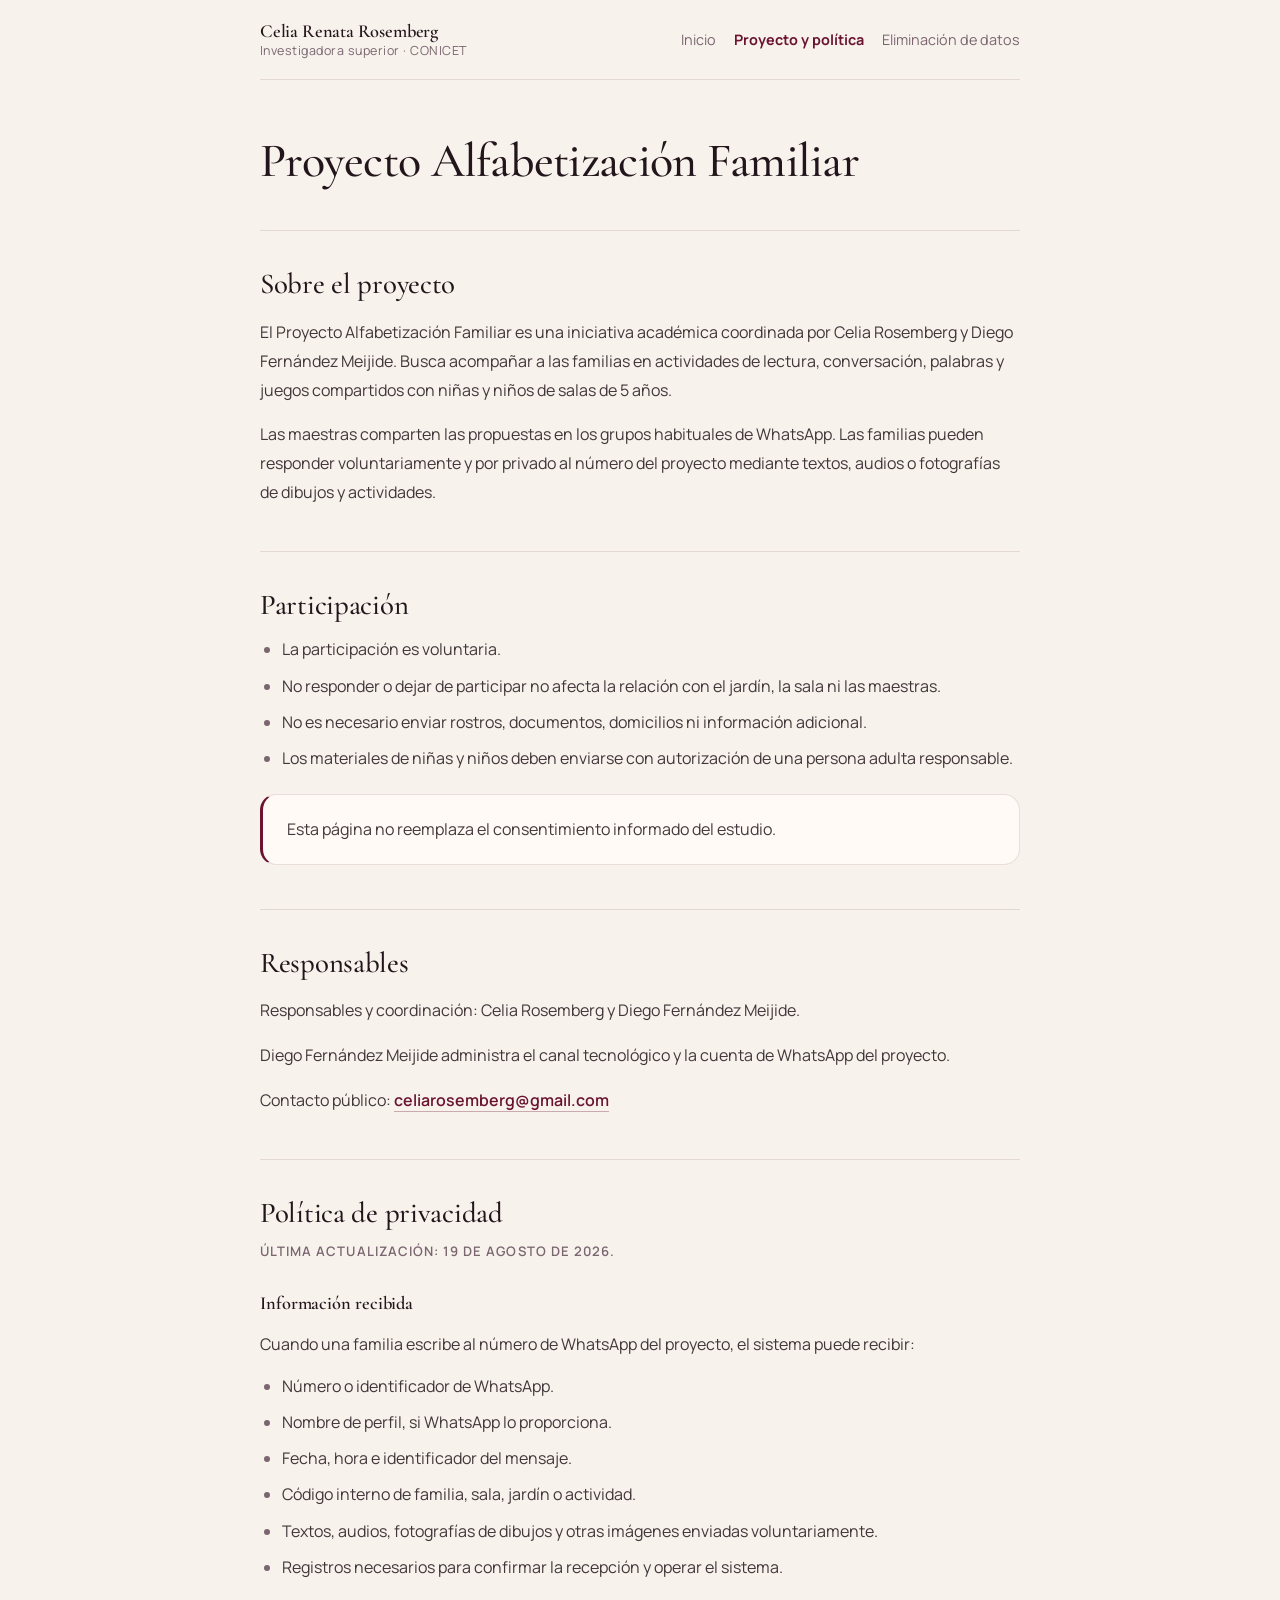
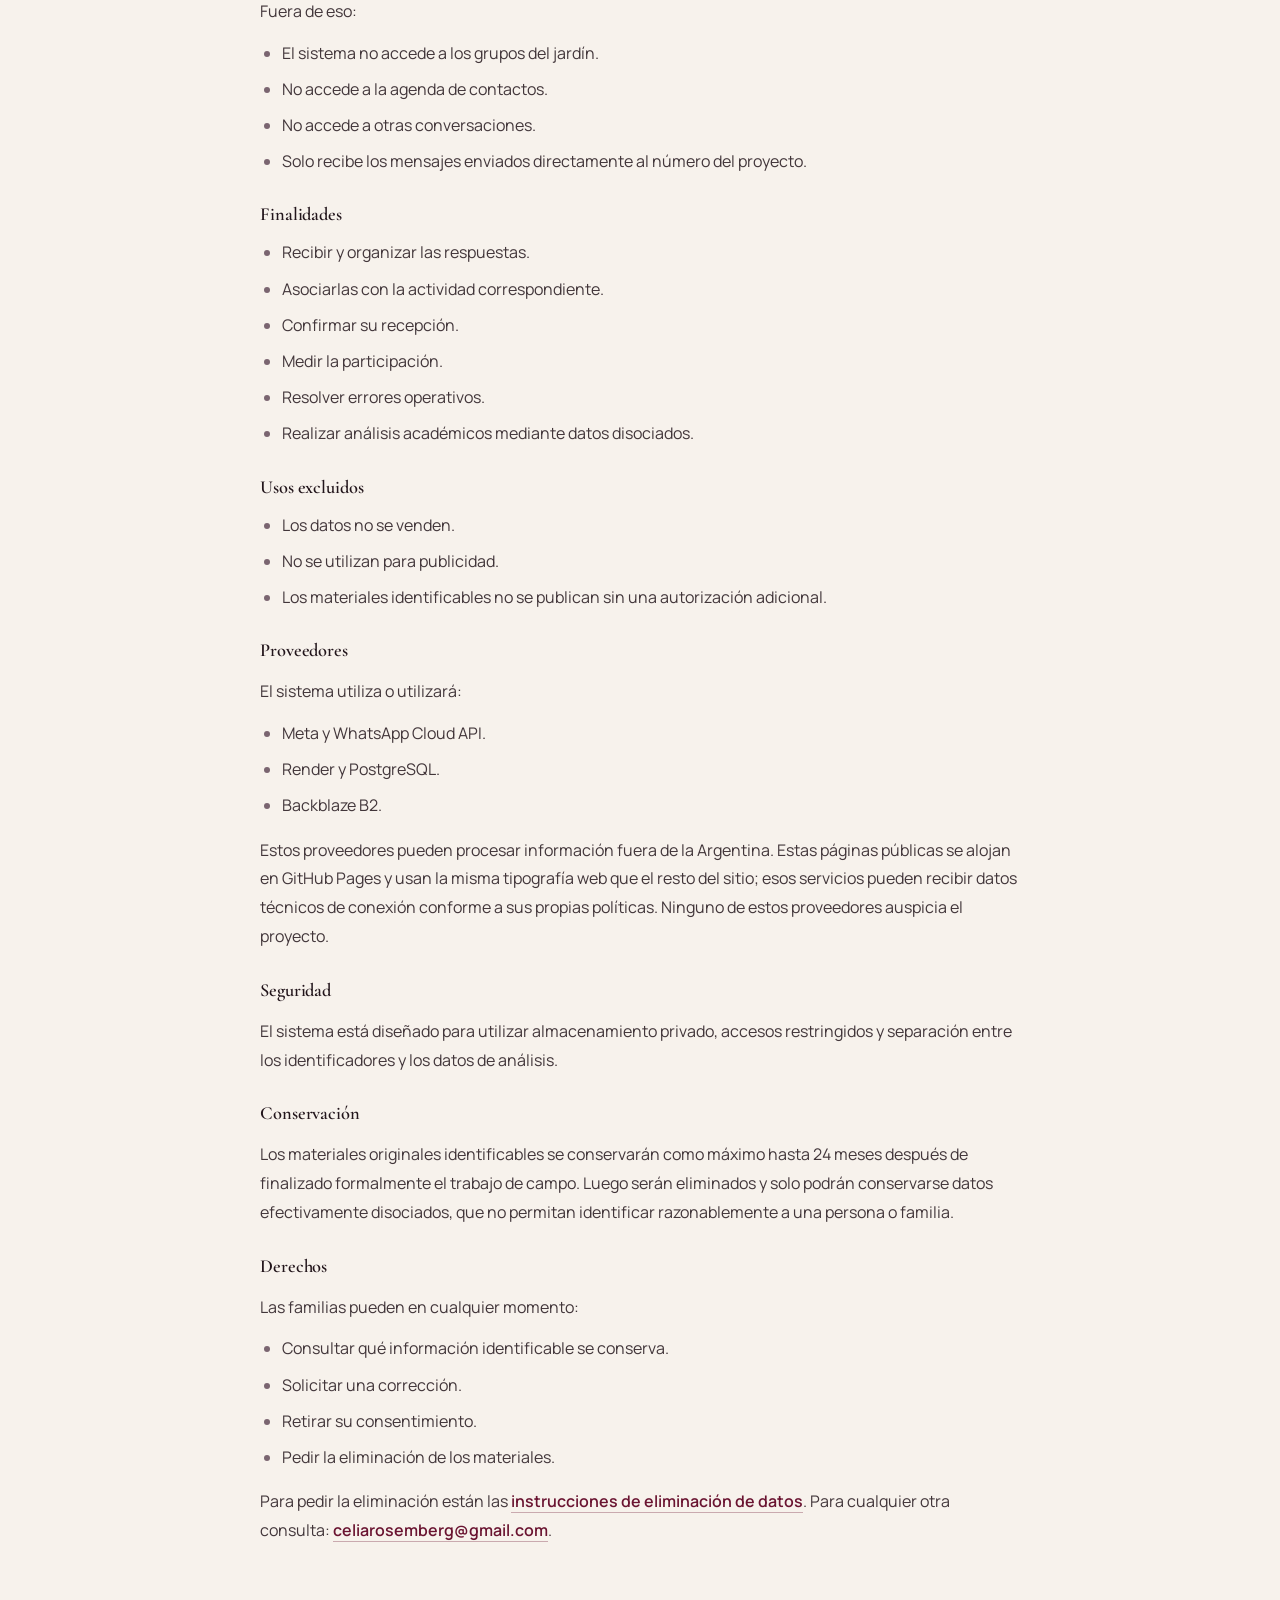
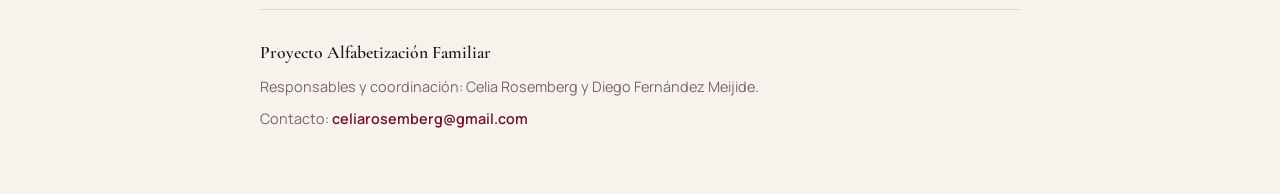
==== alfabetizacion-familiar/index.html @ 7d640545 "Add Proyecto Alfabetización Familiar pages Adds a project page that doubles as the privacy policy, p" ====
<!DOCTYPE html>
<html lang="es">
  <head>
    <meta charset="UTF-8" />
    <meta name="viewport" content="width=device-width, initial-scale=1.0" />
    <title>Proyecto Alfabetización Familiar — Política de privacidad</title>
    <meta
      name="description"
      content="Proyecto Alfabetización Familiar: iniciativa académica coordinada por Celia Rosemberg y Diego Fernández Meijide, y su política de privacidad."
    />
    <meta name="robots" content="index,follow" />
    <link rel="canonical" href="https://celia-rosemberg.github.io/alfabetizacion-familiar/" />
    <link rel="icon" type="image/svg+xml" href="../favicon.svg" />
    <link rel="preconnect" href="https://fonts.googleapis.com" />
    <link rel="preconnect" href="https://fonts.gstatic.com" crossorigin />
    <link
      href="https://fonts.googleapis.com/css2?family=Cormorant+Garamond:wght@500;600;700&family=Manrope:wght@400;500;600;700&display=swap"
      rel="stylesheet"
    />
    <link rel="stylesheet" href="./styles.css" />
  </head>
  <body>
    <a class="skip-link" href="#contenido">Saltar al contenido</a>

    <div class="shell">
      <header class="site-header">
        <a class="brand" href="../">
          <strong>Celia Renata Rosemberg</strong>
          <span>Investigadora superior · CONICET</span>
        </a>

        <nav class="site-nav" aria-label="Navegación del proyecto">
          <a href="../">Inicio</a>
          <a href="./" aria-current="page">Proyecto y política</a>
          <a href="./eliminacion/">Eliminación de datos</a>
        </nav>
      </header>

      <main id="contenido">
        <h1>Proyecto Alfabetización Familiar</h1>

        <section aria-labelledby="sobre-el-proyecto">
          <h2 id="sobre-el-proyecto">Sobre el proyecto</h2>
          <p>
            El Proyecto Alfabetización Familiar es una iniciativa académica
            coordinada por Celia Rosemberg y Diego Fernández Meijide. Busca
            acompañar a las familias en actividades de lectura, conversación,
            palabras y juegos compartidos con niñas y niños de salas de 5 años.
          </p>
          <p>
            Las maestras comparten las propuestas en los grupos habituales de
            WhatsApp. Las familias pueden responder voluntariamente y por
            privado al número del proyecto mediante textos, audios o fotografías
            de dibujos y actividades.
          </p>
        </section>

        <section aria-labelledby="participacion">
          <h2 id="participacion">Participación</h2>
          <ul>
            <li>La participación es voluntaria.</li>
            <li>
              No responder o dejar de participar no afecta la relación con el
              jardín, la sala ni las maestras.
            </li>
            <li>
              No es necesario enviar rostros, documentos, domicilios ni
              información adicional.
            </li>
            <li>
              Los materiales de niñas y niños deben enviarse con autorización de
              una persona adulta responsable.
            </li>
          </ul>
          <div class="note">
            <p>
              Esta página no reemplaza el consentimiento informado del estudio.
            </p>
          </div>
        </section>

        <section aria-labelledby="responsables">
          <h2 id="responsables">Responsables</h2>
          <p>
            Responsables y coordinación: Celia Rosemberg y Diego Fernández
            Meijide.
          </p>
          <p>
            Diego Fernández Meijide administra el canal tecnológico y la cuenta
            de WhatsApp del proyecto.
          </p>
          <p>
            Contacto público:
            <a href="mailto:celiarosemberg@gmail.com">celiarosemberg@gmail.com</a>
          </p>
        </section>

        <section aria-labelledby="politica">
          <h2 id="politica">Política de privacidad</h2>
          <p class="updated">Última actualización: 19 de agosto de 2026.</p>

          <h3>Información recibida</h3>
          <p>
            Cuando una familia escribe al número de WhatsApp del proyecto, el
            sistema puede recibir:
          </p>
          <ul>
            <li>Número o identificador de WhatsApp.</li>
            <li>Nombre de perfil, si WhatsApp lo proporciona.</li>
            <li>Fecha, hora e identificador del mensaje.</li>
            <li>Código interno de familia, sala, jardín o actividad.</li>
            <li>
              Textos, audios, fotografías de dibujos y otras imágenes enviadas
              voluntariamente.
            </li>
            <li>
              Registros necesarios para confirmar la recepción y operar el
              sistema.
            </li>
          </ul>

          <p>Fuera de eso:</p>
          <ul>
            <li>El sistema no accede a los grupos del jardín.</li>
            <li>No accede a la agenda de contactos.</li>
            <li>No accede a otras conversaciones.</li>
            <li>
              Solo recibe los mensajes enviados directamente al número del
              proyecto.
            </li>
          </ul>

          <h3>Finalidades</h3>
          <ul>
            <li>Recibir y organizar las respuestas.</li>
            <li>Asociarlas con la actividad correspondiente.</li>
            <li>Confirmar su recepción.</li>
            <li>Medir la participación.</li>
            <li>Resolver errores operativos.</li>
            <li>Realizar análisis académicos mediante datos disociados.</li>
          </ul>

          <h3>Usos excluidos</h3>
          <ul>
            <li>Los datos no se venden.</li>
            <li>No se utilizan para publicidad.</li>
            <li>
              Los materiales identificables no se publican sin una autorización
              adicional.
            </li>
          </ul>

          <h3>Proveedores</h3>
          <p>El sistema utiliza o utilizará:</p>
          <ul>
            <li>Meta y WhatsApp Cloud API.</li>
            <li>Render y PostgreSQL.</li>
            <li>Backblaze B2.</li>
          </ul>
          <p>
            Estos proveedores pueden procesar información fuera de la Argentina.
            Estas páginas públicas se alojan en GitHub Pages y usan la misma
            tipografía web que el resto del sitio; esos servicios pueden recibir
            datos técnicos de conexión conforme a sus propias políticas. Ninguno
            de estos proveedores auspicia el proyecto.
          </p>

          <h3>Seguridad</h3>
          <p>
            El sistema está diseñado para utilizar almacenamiento privado,
            accesos restringidos y separación entre los identificadores y los
            datos de análisis.
          </p>

          <h3>Conservación</h3>
          <p>
            Los materiales originales identificables se conservarán como máximo
            hasta 24 meses después de finalizado formalmente el trabajo de
            campo. Luego serán eliminados y solo podrán conservarse datos
            efectivamente disociados, que no permitan identificar razonablemente
            a una persona o familia.
          </p>

          <h3>Derechos</h3>
          <p>Las familias pueden en cualquier momento:</p>
          <ul>
            <li>Consultar qué información identificable se conserva.</li>
            <li>Solicitar una corrección.</li>
            <li>Retirar su consentimiento.</li>
            <li>Pedir la eliminación de los materiales.</li>
          </ul>
          <p>
            Para pedir la eliminación están las
            <a href="./eliminacion/">instrucciones de eliminación de datos</a>.
            Para cualquier otra consulta:
            <a href="mailto:celiarosemberg@gmail.com">celiarosemberg@gmail.com</a>.
          </p>
        </section>
      </main>

      <footer class="site-footer">
        <p>Proyecto Alfabetización Familiar</p>
        <p>Responsables y coordinación: Celia Rosemberg y Diego Fernández Meijide.</p>
        <p>
          Contacto:
          <a href="mailto:celiarosemberg@gmail.com">celiarosemberg@gmail.com</a>
        </p>
      </footer>
    </div>
  </body>
</html>
---- alfabetizacion-familiar/styles.css ----
/* ---------------------------------------------------------------
   Proyecto Alfabetización Familiar
   Hoja de estilos de /alfabetizacion-familiar/.
   Autocontenida a propósito: estas páginas son las que Meta revisa,
   así que no dependen de la hoja del resto del sitio. Reutiliza la
   misma paleta y la misma tipografía.
   --------------------------------------------------------------- */

:root {
  --bg: #f7f2ec;
  --paper: #fffaf5;
  --text: #22151b;
  --muted: #7a6570;
  --line: rgba(80, 25, 45, 0.12);
  --accent: #6a1431;
  --radius: 16px;
  --serif: "Cormorant Garamond", Georgia, serif;
  --sans: "Manrope", system-ui, -apple-system, sans-serif;
}

*,
*::before,
*::after {
  box-sizing: border-box;
}

body {
  margin: 0;
  background: var(--bg);
  color: var(--text);
  font-family: var(--sans);
  -webkit-font-smoothing: antialiased;
  text-rendering: optimizeLegibility;
}

/* ---------- Accesibilidad ---------- */

.skip-link {
  position: absolute;
  top: -120px;
  left: 16px;
  z-index: 20;
  padding: 12px 22px;
  border-radius: 999px;
  background: var(--accent);
  color: #fff8f3;
  font-size: 0.9rem;
  font-weight: 600;
  text-decoration: none;
  transition: top 150ms ease;
}

.skip-link:focus {
  top: 14px;
}

a:focus-visible,
button:focus-visible {
  outline: 2px solid var(--accent);
  outline-offset: 3px;
}

/* ---------- Estructura ---------- */

.shell {
  width: min(calc(100% - 48px), 760px);
  margin: 0 auto;
  padding-bottom: 64px;
}

.site-header {
  display: flex;
  justify-content: space-between;
  align-items: center;
  gap: 20px;
  flex-wrap: wrap;
  padding: 20px 0;
  border-bottom: 1px solid var(--line);
}

.brand {
  display: inline-flex;
  flex-direction: column;
  line-height: 1.25;
  text-decoration: none;
  color: inherit;
}

.brand strong {
  font-family: var(--serif);
  font-size: 1.15rem;
  font-weight: 600;
  letter-spacing: -0.01em;
}

.brand span {
  color: var(--muted);
  font-size: 0.78rem;
  letter-spacing: 0.04em;
}

.site-nav {
  display: flex;
  flex-wrap: wrap;
  gap: 18px;
}

.site-nav a {
  color: var(--muted);
  font-size: 0.9rem;
  text-decoration: none;
  transition: color 150ms ease;
}

.site-nav a:hover,
.site-nav a[aria-current="page"] {
  color: var(--accent);
}

.site-nav a[aria-current="page"] {
  font-weight: 700;
}

main {
  padding: 56px 0 8px;
  scroll-margin-top: 24px;
}

/* ---------- Tipografía ---------- */

h1 {
  margin: 0;
  font-family: var(--serif);
  font-size: clamp(2.1rem, 5vw, 3rem);
  font-weight: 500;
  line-height: 1.06;
  letter-spacing: -0.015em;
  text-wrap: balance;
}

h2 {
  margin: 0;
  font-family: var(--serif);
  font-size: clamp(1.4rem, 3vw, 1.8rem);
  font-weight: 500;
  line-height: 1.2;
  letter-spacing: -0.01em;
}

h3 {
  margin: 28px 0 0;
  font-family: var(--serif);
  font-size: 1.15rem;
  font-weight: 600;
  letter-spacing: -0.005em;
}

p {
  margin: 16px 0 0;
  font-size: 1rem;
  line-height: 1.8;
  color: rgba(34, 21, 27, 0.85);
}

.lede {
  margin-top: 18px;
  font-size: 1.08rem;
  line-height: 1.75;
}

.updated {
  margin-top: 10px;
  color: var(--muted);
  font-size: 0.82rem;
  font-weight: 600;
  letter-spacing: 0.08em;
  text-transform: uppercase;
}

/* ---------- Secciones ---------- */

section {
  margin-top: 44px;
  padding-top: 36px;
  border-top: 1px solid var(--line);
}

ul,
ol {
  margin: 14px 0 0;
  padding-left: 1.35rem;
}

li {
  margin-top: 9px;
  line-height: 1.7;
  color: rgba(34, 21, 27, 0.85);
}

li::marker {
  color: var(--muted);
}

ol li::marker {
  color: var(--accent);
  font-weight: 700;
}

main a {
  color: var(--accent);
  font-weight: 600;
  text-decoration: none;
  border-bottom: 1px solid rgba(106, 20, 49, 0.32);
  transition: border-color 150ms ease;
}

main a:hover {
  border-bottom-color: var(--accent);
}

.note {
  margin-top: 22px;
  padding: 20px 24px;
  border: 1px solid var(--line);
  border-left: 3px solid var(--accent);
  border-radius: var(--radius);
  background: var(--paper);
}

.note p {
  margin: 0;
}

.note p + p {
  margin-top: 12px;
}

/* ---------- Pie ---------- */

.site-footer {
  margin-top: 56px;
  padding-top: 28px;
  border-top: 1px solid var(--line);
}

.site-footer p {
  margin: 8px 0 0;
  font-size: 0.9rem;
  line-height: 1.65;
  color: var(--muted);
}

.site-footer p:first-child {
  margin-top: 0;
  font-family: var(--serif);
  font-size: 1.1rem;
  font-weight: 600;
  color: var(--text);
}

.site-footer a {
  color: var(--accent);
  font-weight: 600;
  text-decoration: none;
  border-bottom: 1px solid transparent;
}

.site-footer a:hover {
  border-bottom-color: var(--accent);
}

/* ---------- Responsive ---------- */

@media (max-width: 640px) {
  .shell {
    width: calc(100% - 28px);
  }

  .site-header {
    flex-direction: column;
    align-items: flex-start;
    gap: 12px;
  }

  main {
    padding-top: 36px;
  }

  section {
    margin-top: 36px;
    padding-top: 28px;
  }
}

@media (prefers-reduced-motion: reduce) {
  * {
    scroll-behavior: auto;
    transition-duration: 0.01ms;
  }
}
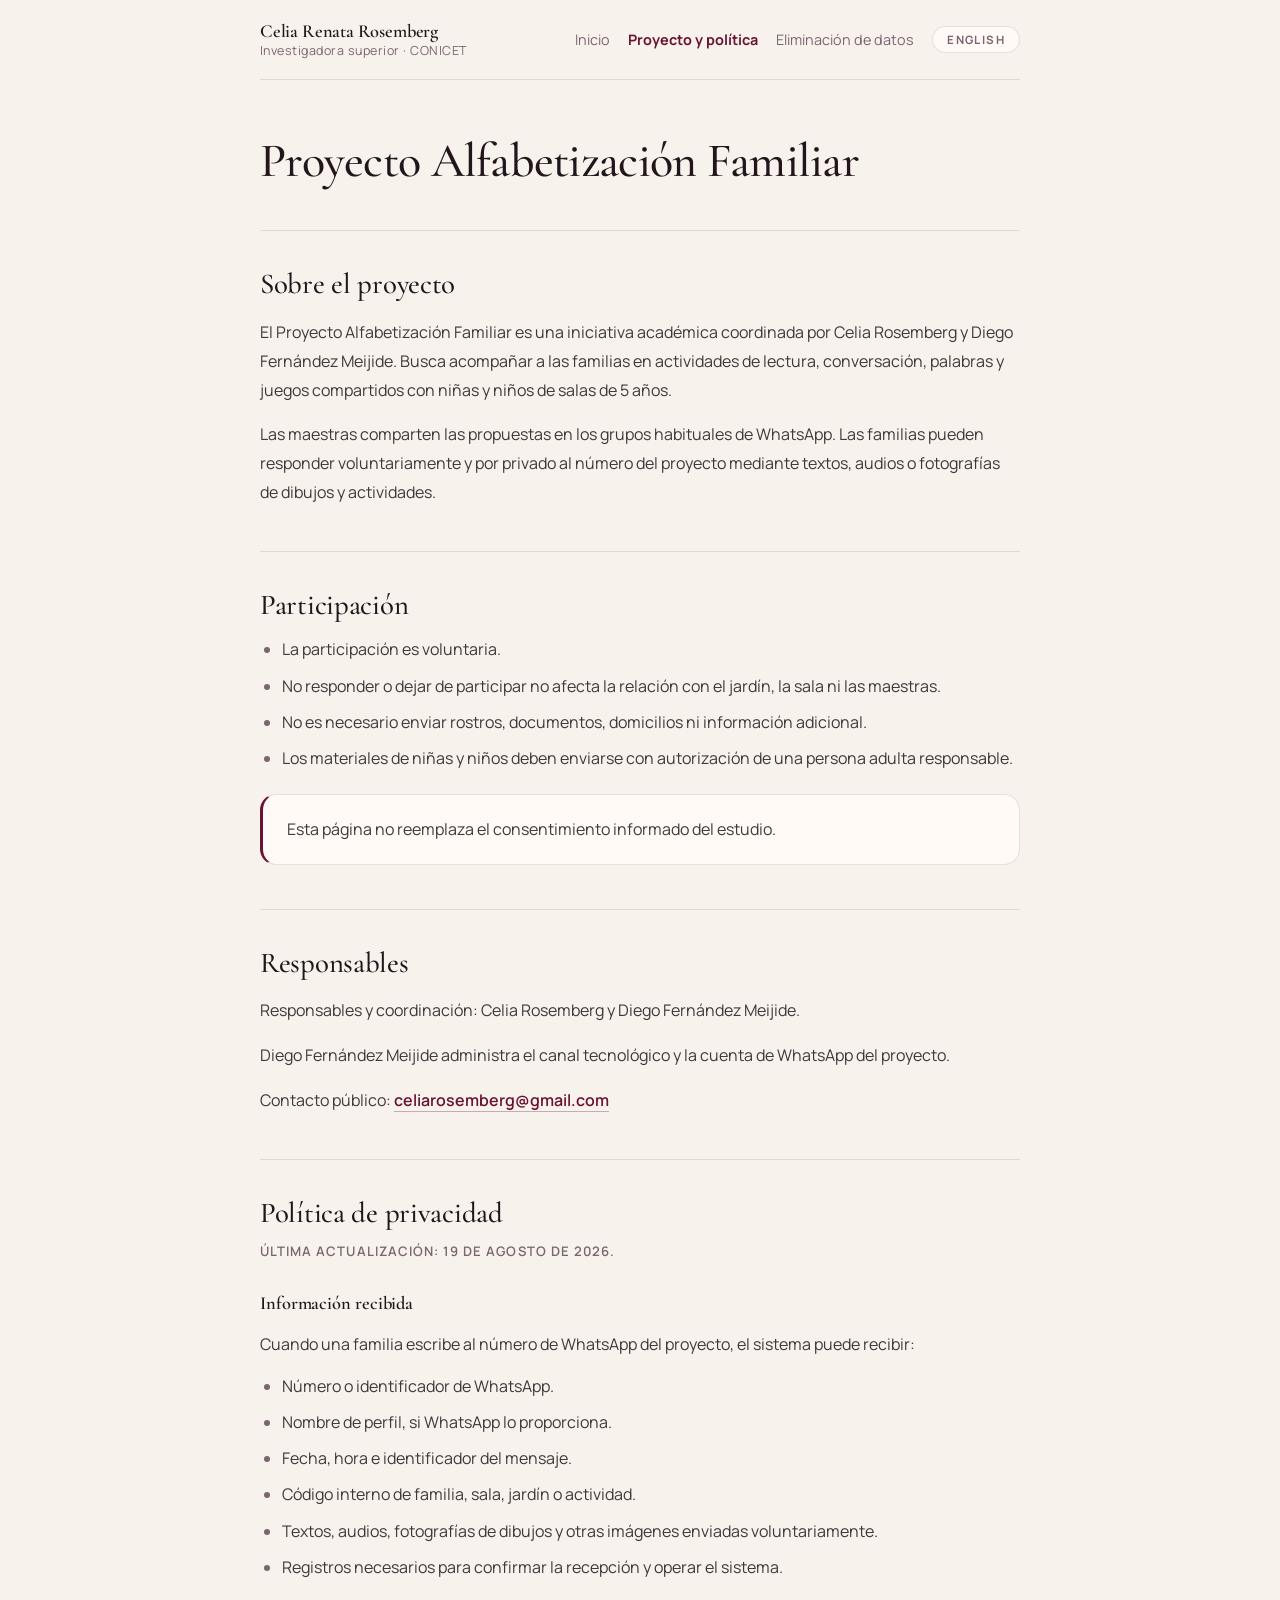
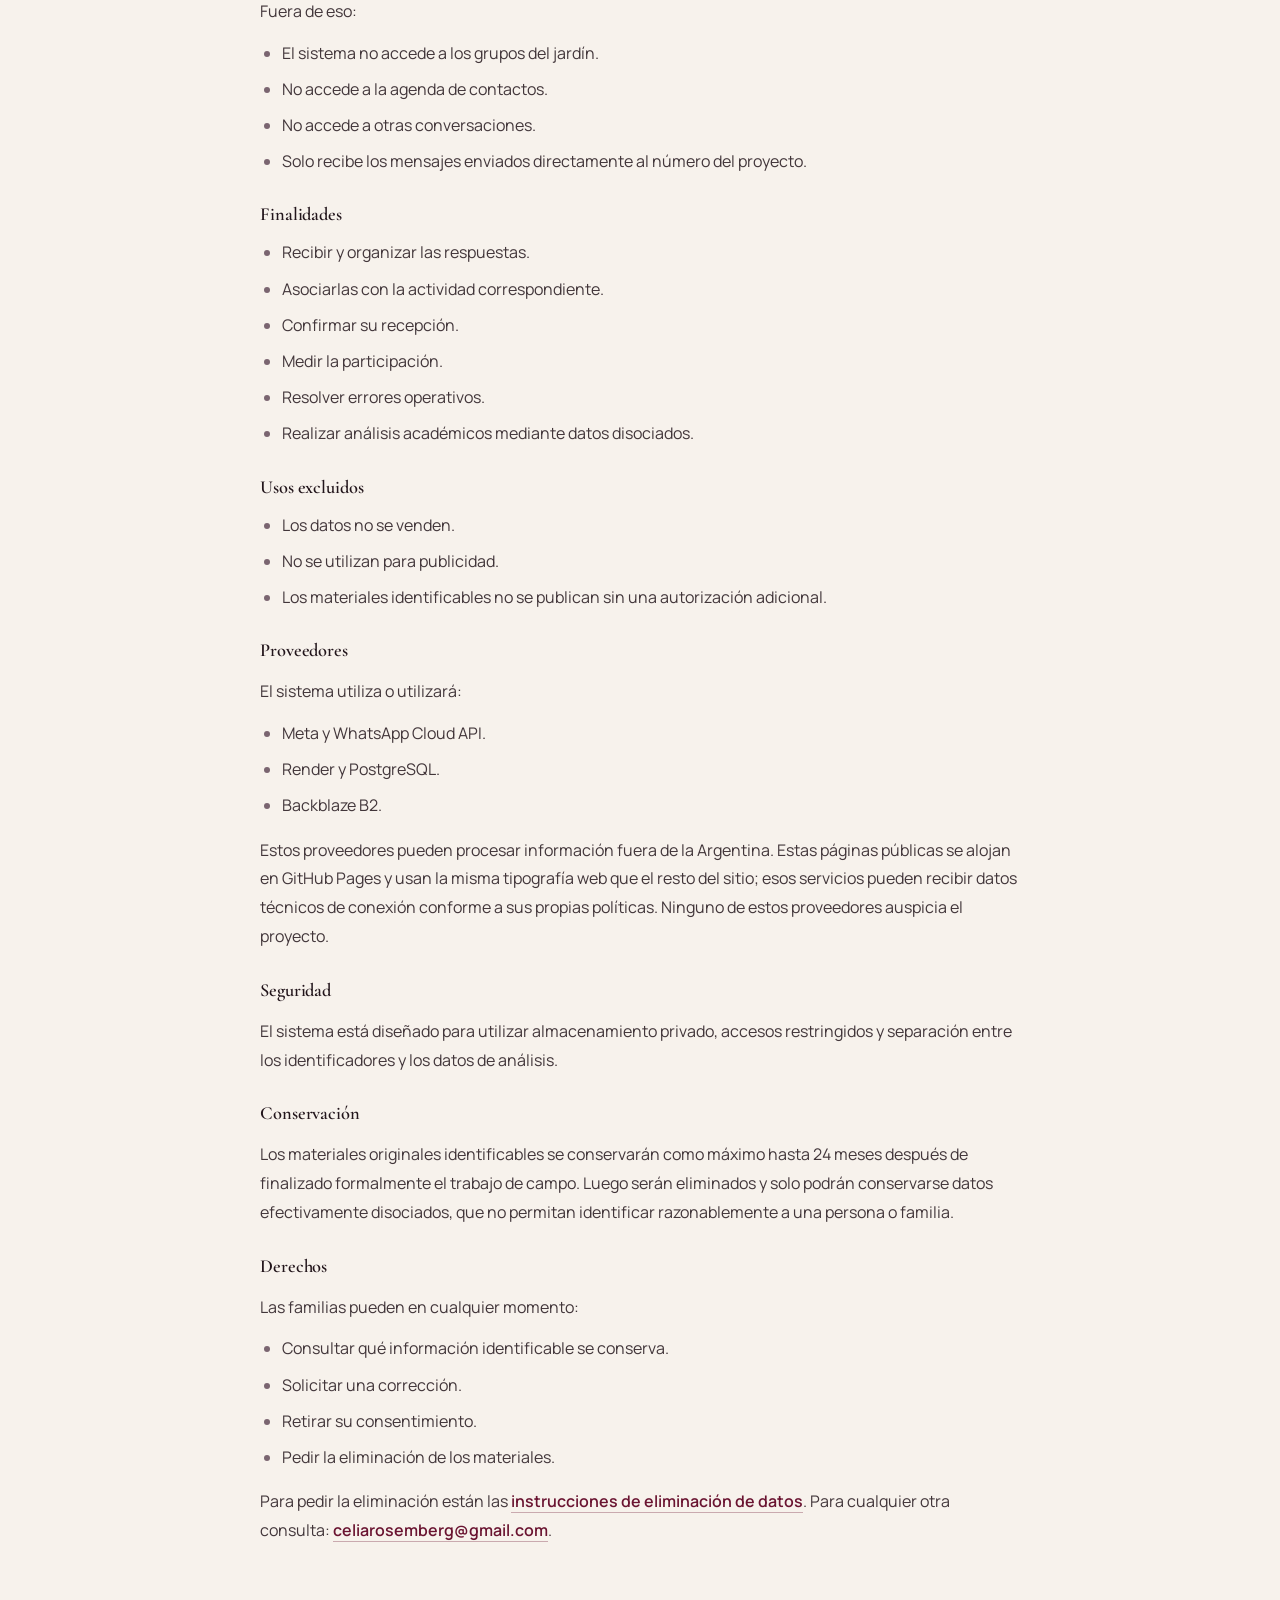
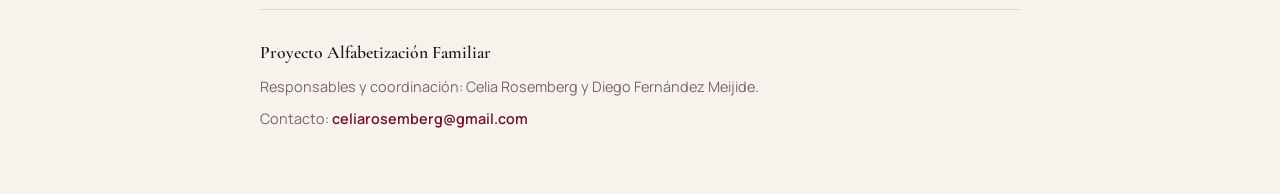
==== commit ee86785f: "Add English version of the Proyecto Alfabetización Familiar pages Each language gets its own URL ins" ====
--- a/alfabetizacion-familiar/index.html
+++ b/alfabetizacion-familiar/index.html
@@ -10,6 +10,9 @@
     />
     <meta name="robots" content="index,follow" />
     <link rel="canonical" href="https://celia-rosemberg.github.io/alfabetizacion-familiar/" />
+    <link rel="alternate" hreflang="es" href="https://celia-rosemberg.github.io/alfabetizacion-familiar/" />
+    <link rel="alternate" hreflang="en" href="https://celia-rosemberg.github.io/alfabetizacion-familiar/en/" />
+    <link rel="alternate" hreflang="x-default" href="https://celia-rosemberg.github.io/alfabetizacion-familiar/" />
     <link rel="icon" type="image/svg+xml" href="../favicon.svg" />
     <link rel="preconnect" href="https://fonts.googleapis.com" />
     <link rel="preconnect" href="https://fonts.gstatic.com" crossorigin />
@@ -29,11 +32,14 @@
           <span>Investigadora superior · CONICET</span>
         </a>
 
-        <nav class="site-nav" aria-label="Navegación del proyecto">
-          <a href="../">Inicio</a>
-          <a href="./" aria-current="page">Proyecto y política</a>
-          <a href="./eliminacion/">Eliminación de datos</a>
-        </nav>
+        <div class="header-end">
+          <nav class="site-nav" aria-label="Navegación del proyecto">
+            <a href="../">Inicio</a>
+            <a href="./" aria-current="page">Proyecto y política</a>
+            <a href="./eliminacion/">Eliminación de datos</a>
+          </nav>
+          <a class="lang-link" href="./en/" hreflang="en" lang="en">English</a>
+        </div>
       </header>
 
       <main id="contenido">
--- a/alfabetizacion-familiar/styles.css
+++ b/alfabetizacion-familiar/styles.css
@@ -121,6 +121,40 @@
   font-weight: 700;
 }
 
+/* Enlace al mismo documento en el otro idioma. Es un enlace común,
+   no un botón con JavaScript: cada idioma tiene su propia URL. */
+
+.header-end {
+  display: flex;
+  align-items: center;
+  gap: 18px;
+  flex-wrap: wrap;
+}
+
+.lang-link {
+  display: inline-flex;
+  align-items: center;
+  padding: 5px 14px;
+  border: 1px solid var(--line);
+  border-radius: 999px;
+  background: var(--paper);
+  color: var(--muted);
+  font-size: 0.72rem;
+  font-weight: 700;
+  letter-spacing: 0.12em;
+  text-transform: uppercase;
+  text-decoration: none;
+  transition:
+    color 150ms ease,
+    border-color 150ms ease;
+}
+
+.lang-link:hover,
+.lang-link:focus-visible {
+  color: var(--accent);
+  border-color: var(--accent);
+}
+
 main {
   padding: 56px 0 8px;
   scroll-margin-top: 24px;
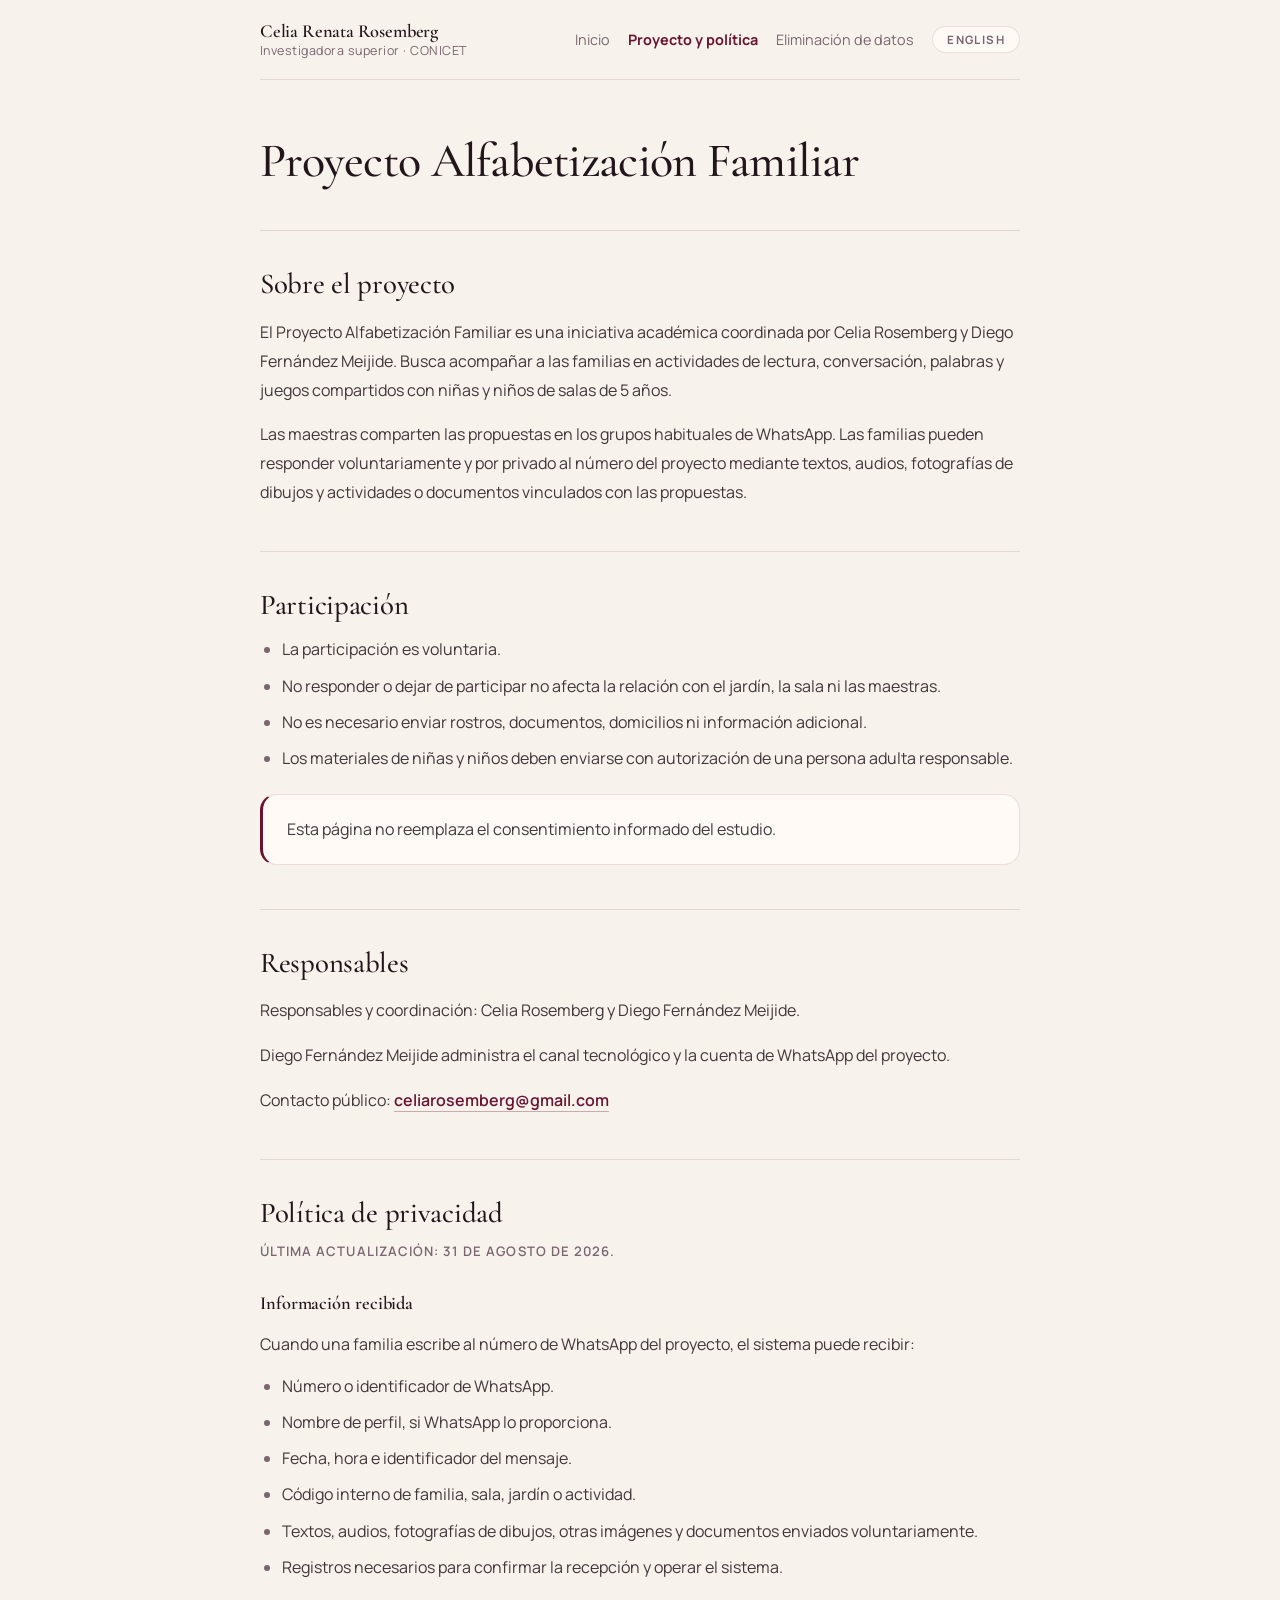
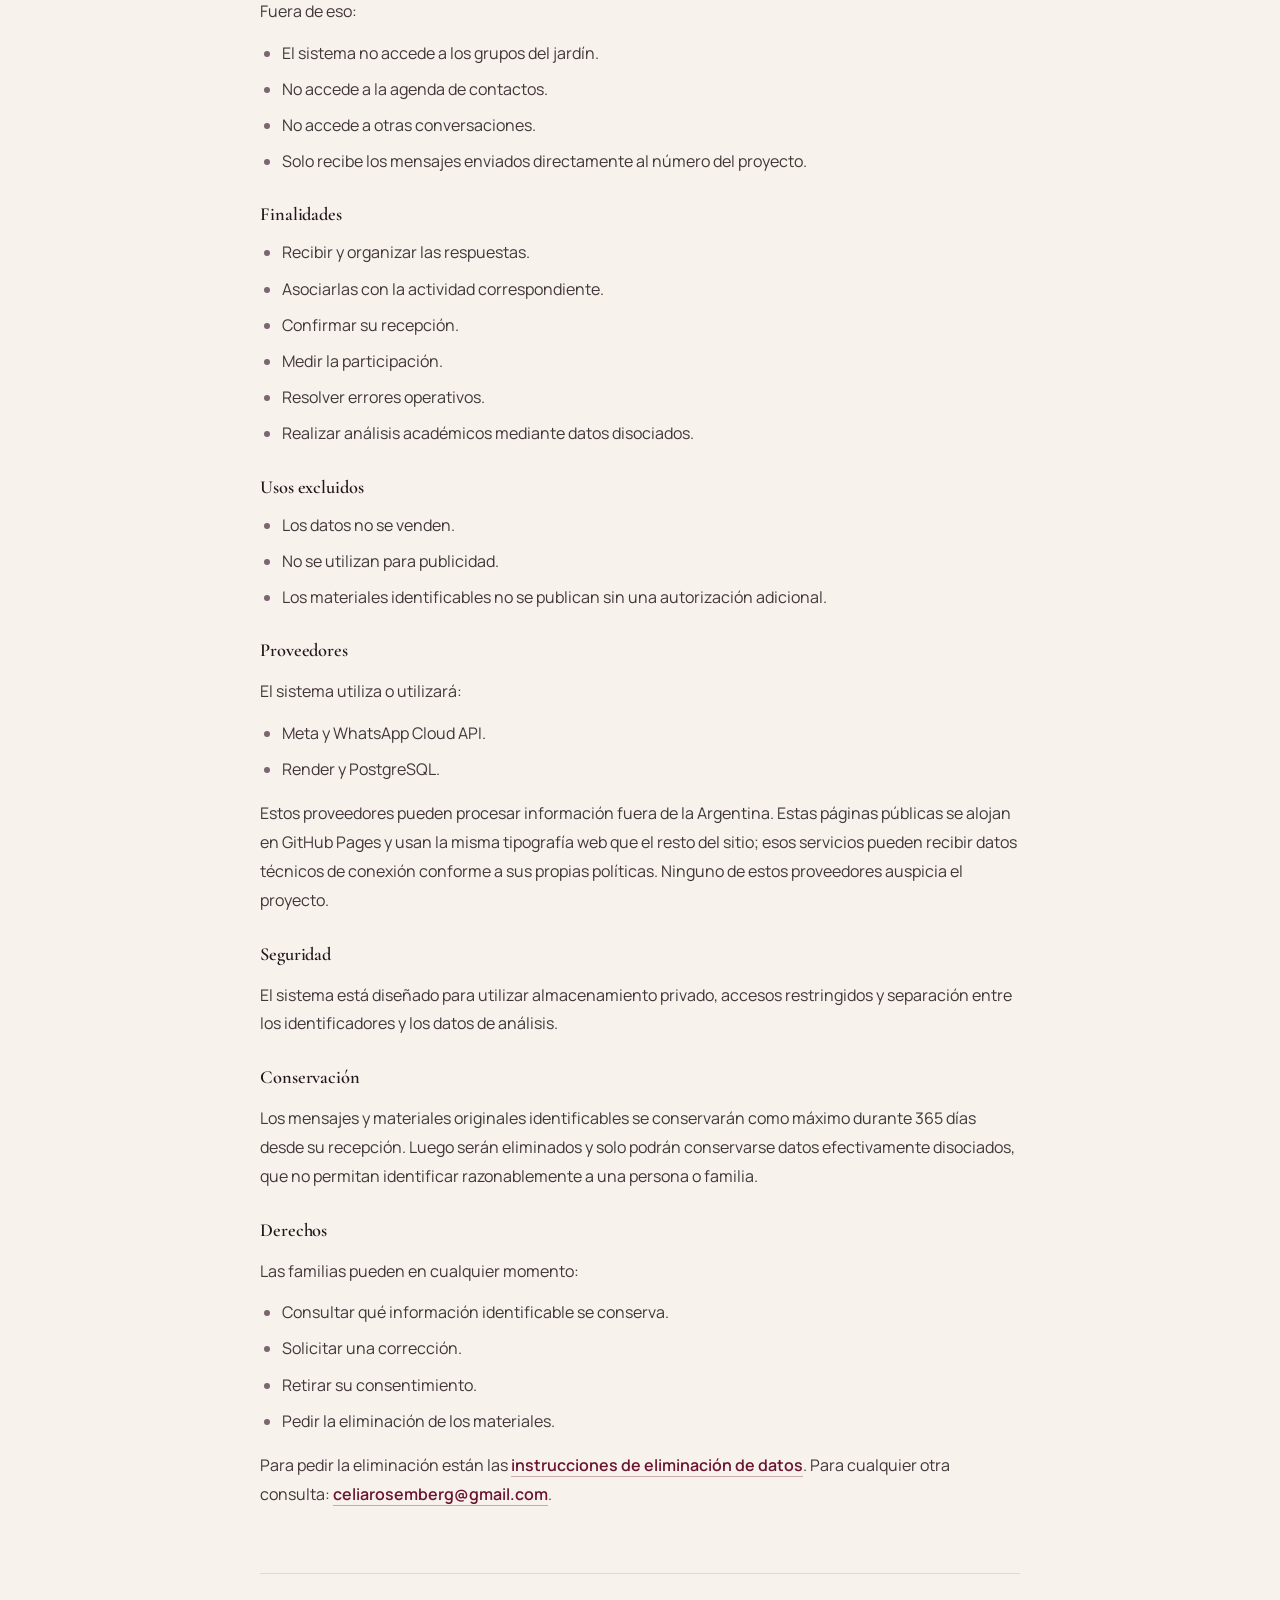
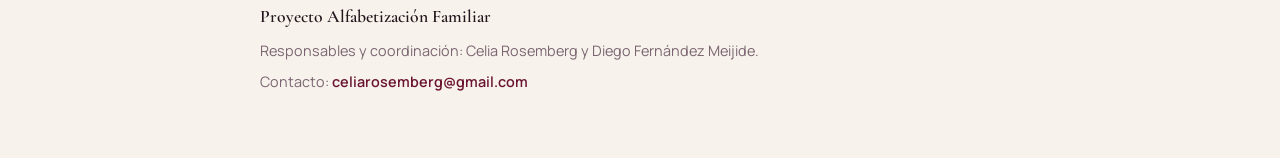
==== commit 22c0293e: "Update family literacy privacy policy" ====
--- a/alfabetizacion-familiar/index.html
+++ b/alfabetizacion-familiar/index.html
@@ -56,8 +56,8 @@
           <p>
             Las maestras comparten las propuestas en los grupos habituales de
             WhatsApp. Las familias pueden responder voluntariamente y por
-            privado al número del proyecto mediante textos, audios o fotografías
-            de dibujos y actividades.
+            privado al número del proyecto mediante textos, audios, fotografías
+            de dibujos y actividades o documentos vinculados con las propuestas.
           </p>
         </section>
 
@@ -103,7 +103,7 @@
 
         <section aria-labelledby="politica">
           <h2 id="politica">Política de privacidad</h2>
-          <p class="updated">Última actualización: 19 de agosto de 2026.</p>
+          <p class="updated">Última actualización: 31 de agosto de 2026.</p>
 
           <h3>Información recibida</h3>
           <p>
@@ -116,8 +116,8 @@
             <li>Fecha, hora e identificador del mensaje.</li>
             <li>Código interno de familia, sala, jardín o actividad.</li>
             <li>
-              Textos, audios, fotografías de dibujos y otras imágenes enviadas
-              voluntariamente.
+              Textos, audios, fotografías de dibujos, otras imágenes y documentos
+              enviados voluntariamente.
             </li>
             <li>
               Registros necesarios para confirmar la recepción y operar el
@@ -161,7 +161,6 @@
           <ul>
             <li>Meta y WhatsApp Cloud API.</li>
             <li>Render y PostgreSQL.</li>
-            <li>Backblaze B2.</li>
           </ul>
           <p>
             Estos proveedores pueden procesar información fuera de la Argentina.
@@ -180,11 +179,10 @@
 
           <h3>Conservación</h3>
           <p>
-            Los materiales originales identificables se conservarán como máximo
-            hasta 24 meses después de finalizado formalmente el trabajo de
-            campo. Luego serán eliminados y solo podrán conservarse datos
-            efectivamente disociados, que no permitan identificar razonablemente
-            a una persona o familia.
+            Los mensajes y materiales originales identificables se conservarán
+            como máximo durante 365 días desde su recepción. Luego serán
+            eliminados y solo podrán conservarse datos efectivamente disociados,
+            que no permitan identificar razonablemente a una persona o familia.
           </p>
 
           <h3>Derechos</h3>
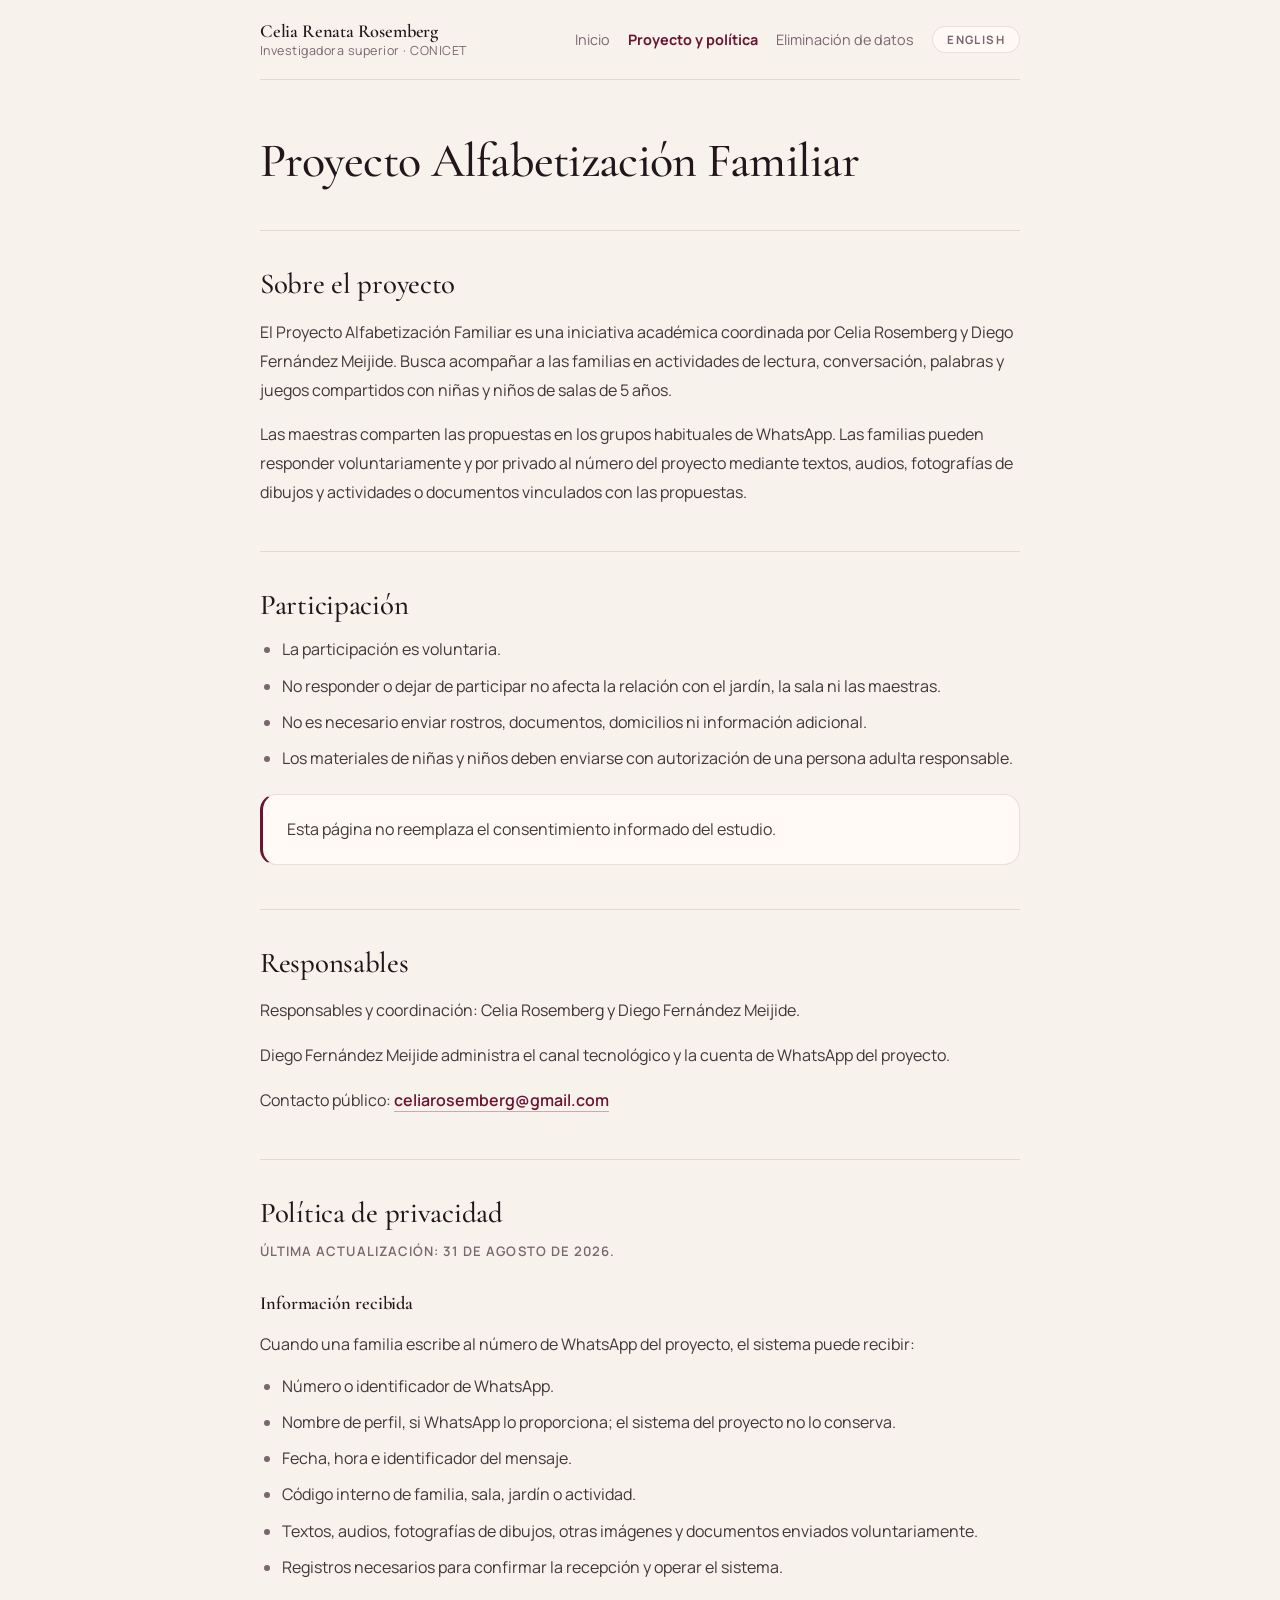
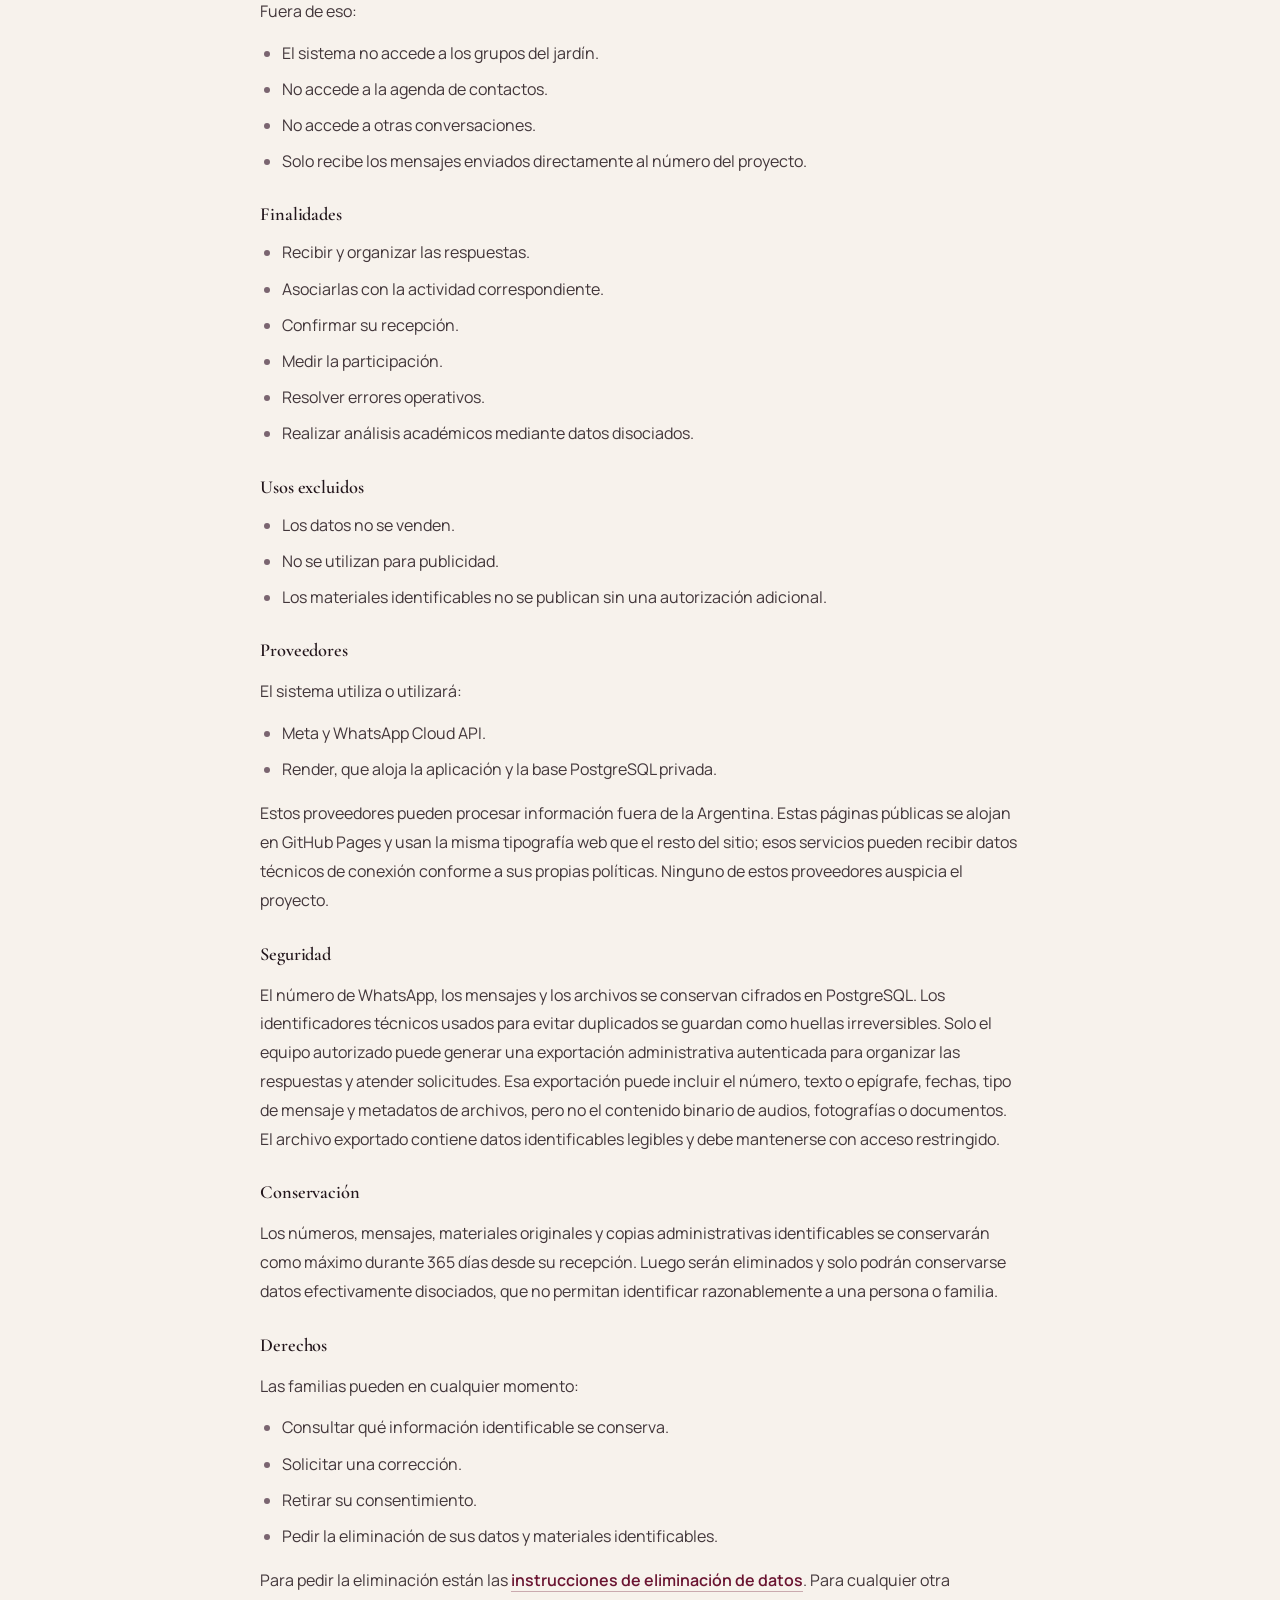
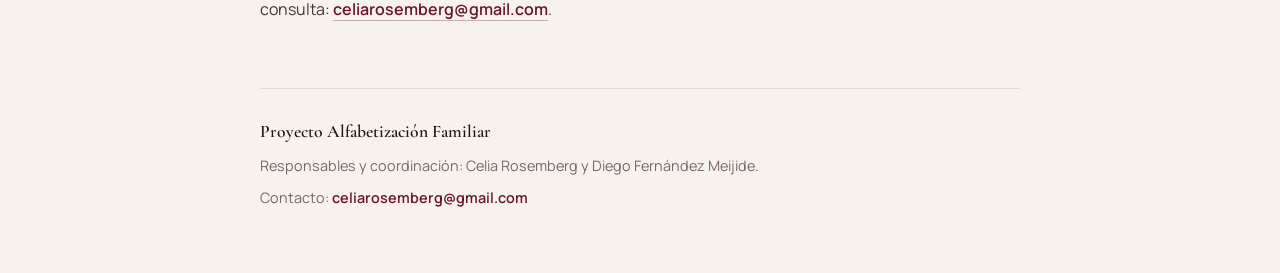
==== commit 03b69f59: "Actualiza privacidad para exportaciones administrativas" ====
--- a/alfabetizacion-familiar/index.html
+++ b/alfabetizacion-familiar/index.html
@@ -112,7 +112,10 @@
           </p>
           <ul>
             <li>Número o identificador de WhatsApp.</li>
-            <li>Nombre de perfil, si WhatsApp lo proporciona.</li>
+            <li>
+              Nombre de perfil, si WhatsApp lo proporciona; el sistema del
+              proyecto no lo conserva.
+            </li>
             <li>Fecha, hora e identificador del mensaje.</li>
             <li>Código interno de familia, sala, jardín o actividad.</li>
             <li>
@@ -160,7 +163,7 @@
           <p>El sistema utiliza o utilizará:</p>
           <ul>
             <li>Meta y WhatsApp Cloud API.</li>
-            <li>Render y PostgreSQL.</li>
+            <li>Render, que aloja la aplicación y la base PostgreSQL privada.</li>
           </ul>
           <p>
             Estos proveedores pueden procesar información fuera de la Argentina.
@@ -172,17 +175,24 @@
 
           <h3>Seguridad</h3>
           <p>
-            El sistema está diseñado para utilizar almacenamiento privado,
-            accesos restringidos y separación entre los identificadores y los
-            datos de análisis.
+            El número de WhatsApp, los mensajes y los archivos se conservan
+            cifrados en PostgreSQL. Los identificadores técnicos usados para
+            evitar duplicados se guardan como huellas irreversibles. Solo el
+            equipo autorizado puede generar una exportación administrativa
+            autenticada para organizar las respuestas y atender solicitudes.
+            Esa exportación puede incluir el número, texto o epígrafe, fechas,
+            tipo de mensaje y metadatos de archivos, pero no el contenido binario
+            de audios, fotografías o documentos. El archivo exportado contiene
+            datos identificables legibles y debe mantenerse con acceso restringido.
           </p>
 
           <h3>Conservación</h3>
           <p>
-            Los mensajes y materiales originales identificables se conservarán
-            como máximo durante 365 días desde su recepción. Luego serán
-            eliminados y solo podrán conservarse datos efectivamente disociados,
-            que no permitan identificar razonablemente a una persona o familia.
+            Los números, mensajes, materiales originales y copias administrativas
+            identificables se conservarán como máximo durante 365 días desde su
+            recepción. Luego serán eliminados y solo podrán conservarse datos
+            efectivamente disociados, que no permitan identificar razonablemente
+            a una persona o familia.
           </p>
 
           <h3>Derechos</h3>
@@ -191,7 +201,7 @@
             <li>Consultar qué información identificable se conserva.</li>
             <li>Solicitar una corrección.</li>
             <li>Retirar su consentimiento.</li>
-            <li>Pedir la eliminación de los materiales.</li>
+            <li>Pedir la eliminación de sus datos y materiales identificables.</li>
           </ul>
           <p>
             Para pedir la eliminación están las
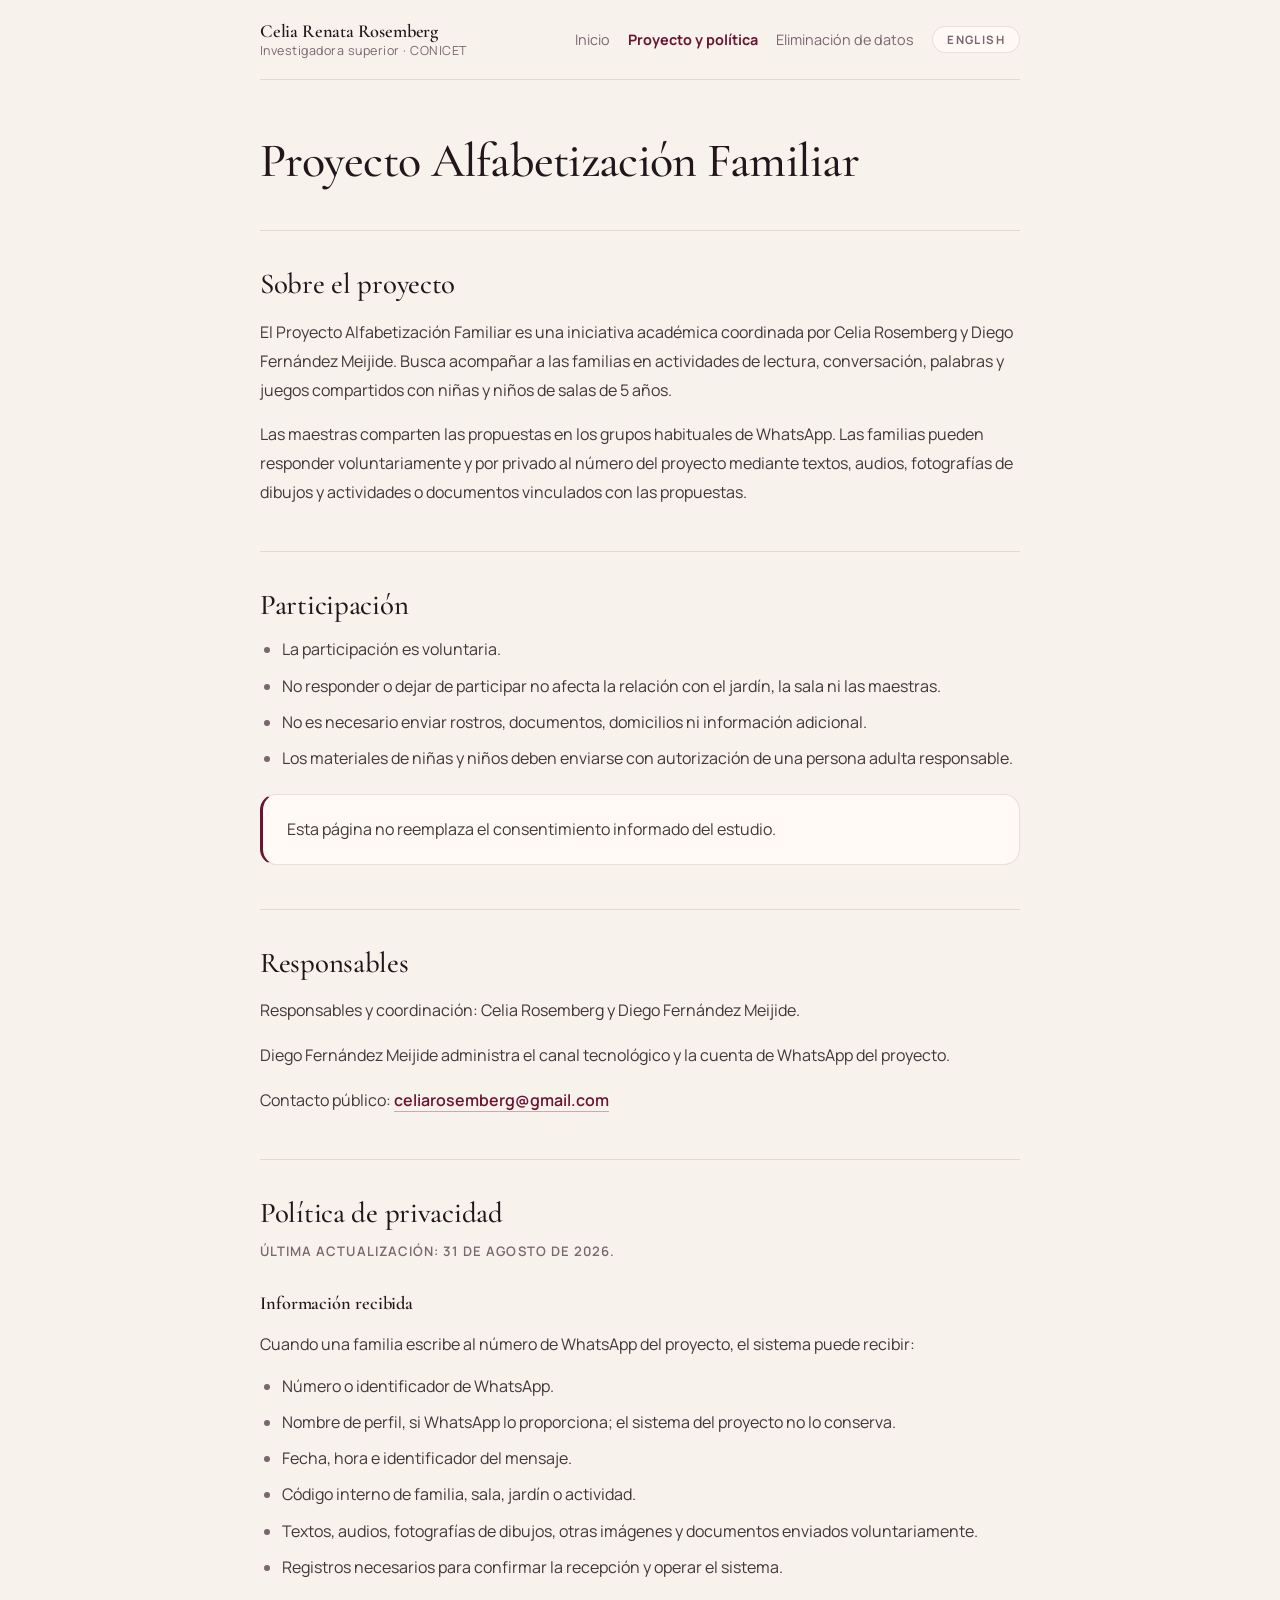
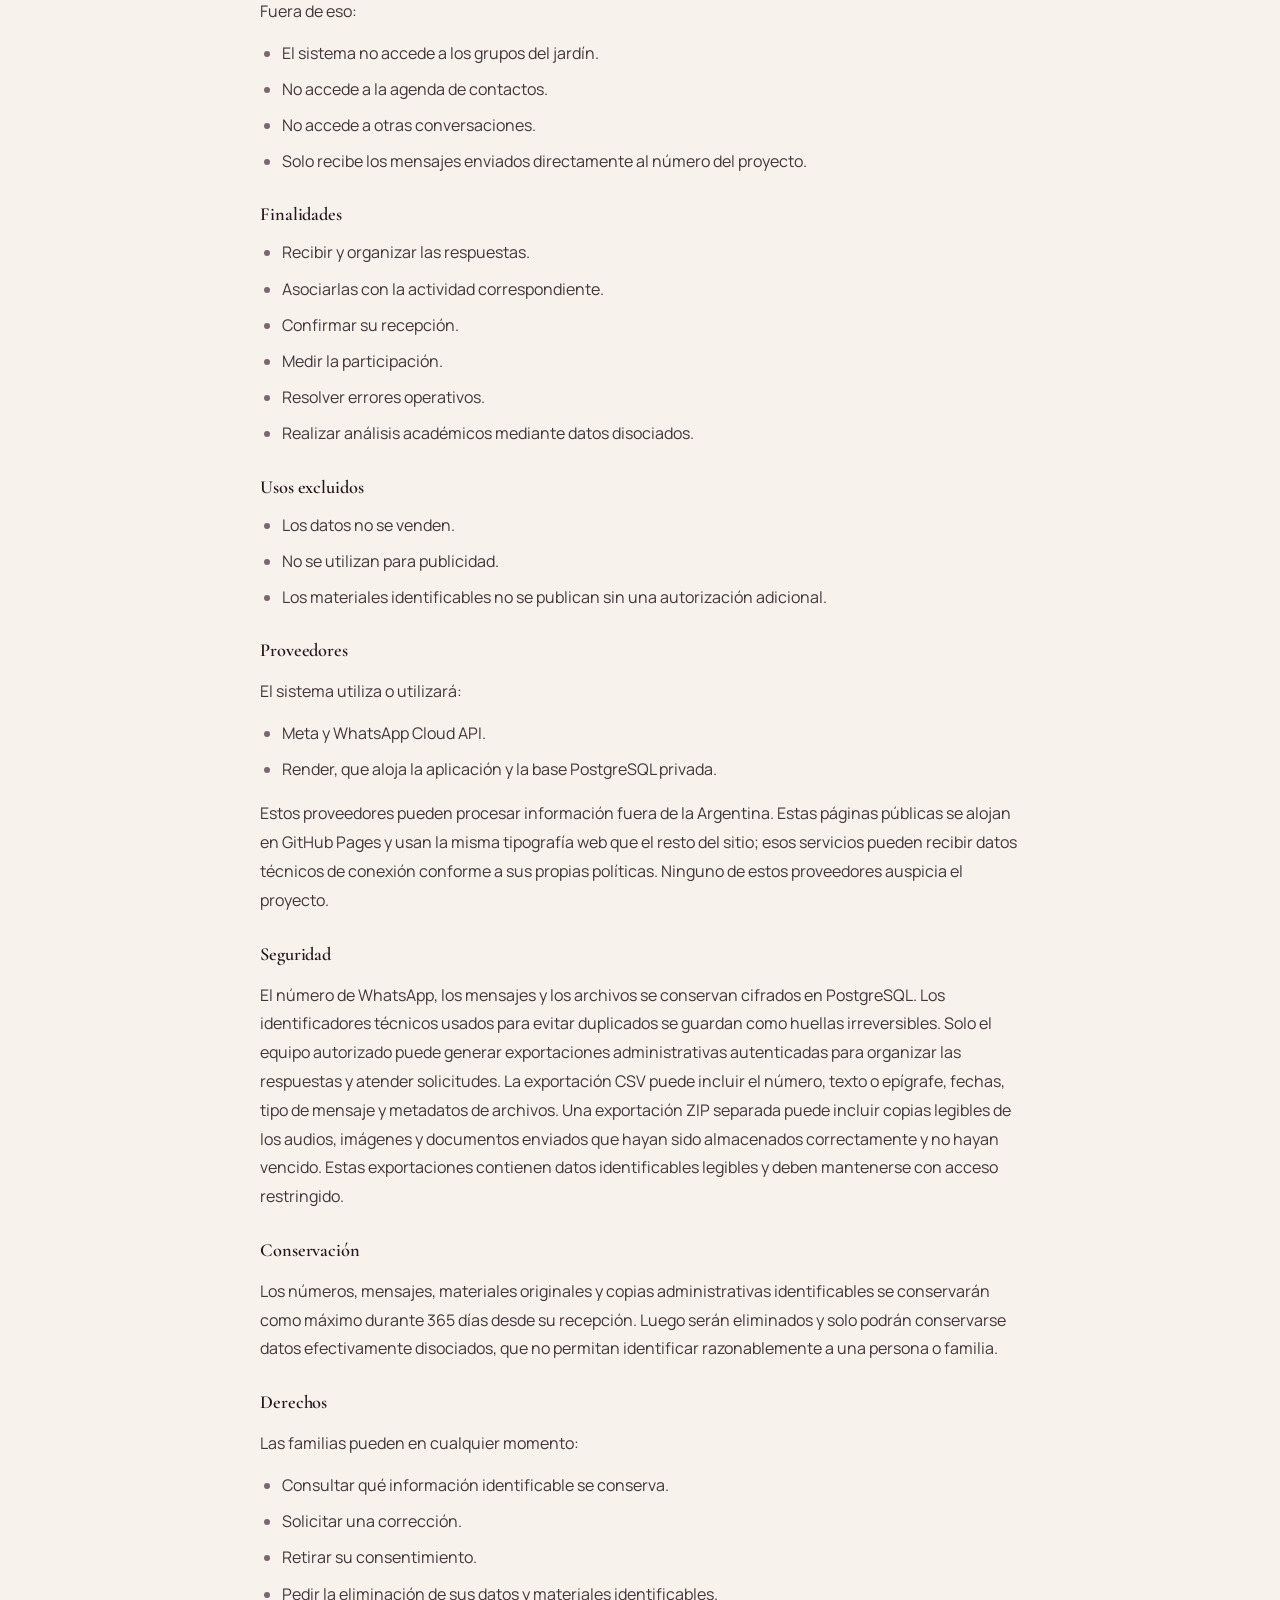
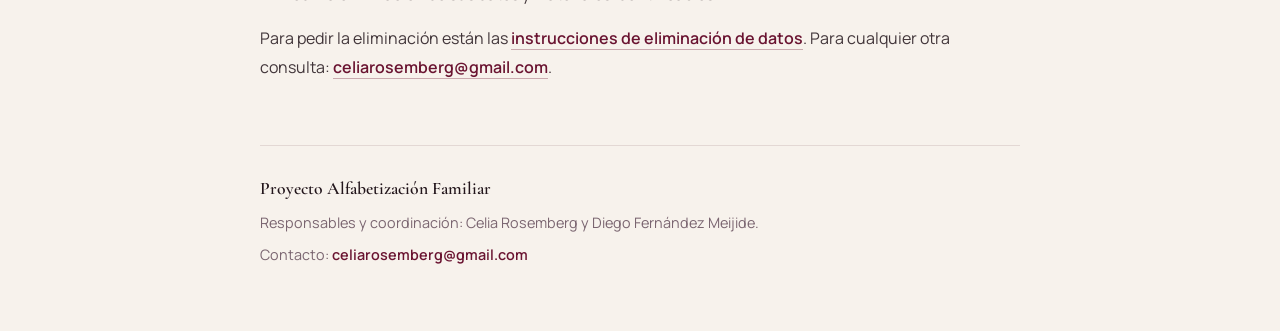
==== commit bbb56de9: "Documenta la exportación multimedia protegida" ====
--- a/alfabetizacion-familiar/index.html
+++ b/alfabetizacion-familiar/index.html
@@ -178,12 +178,14 @@
             El número de WhatsApp, los mensajes y los archivos se conservan
             cifrados en PostgreSQL. Los identificadores técnicos usados para
             evitar duplicados se guardan como huellas irreversibles. Solo el
-            equipo autorizado puede generar una exportación administrativa
-            autenticada para organizar las respuestas y atender solicitudes.
-            Esa exportación puede incluir el número, texto o epígrafe, fechas,
-            tipo de mensaje y metadatos de archivos, pero no el contenido binario
-            de audios, fotografías o documentos. El archivo exportado contiene
-            datos identificables legibles y debe mantenerse con acceso restringido.
+            equipo autorizado puede generar exportaciones administrativas
+            autenticadas para organizar las respuestas y atender solicitudes. La
+            exportación CSV puede incluir el número, texto o epígrafe, fechas, tipo de
+            mensaje y metadatos de archivos. Una exportación ZIP separada puede
+            incluir copias legibles de los audios, imágenes y documentos enviados que
+            hayan sido almacenados correctamente y no hayan vencido. Estas
+            exportaciones contienen datos identificables legibles y deben mantenerse
+            con acceso restringido.
           </p>
 
           <h3>Conservación</h3>
